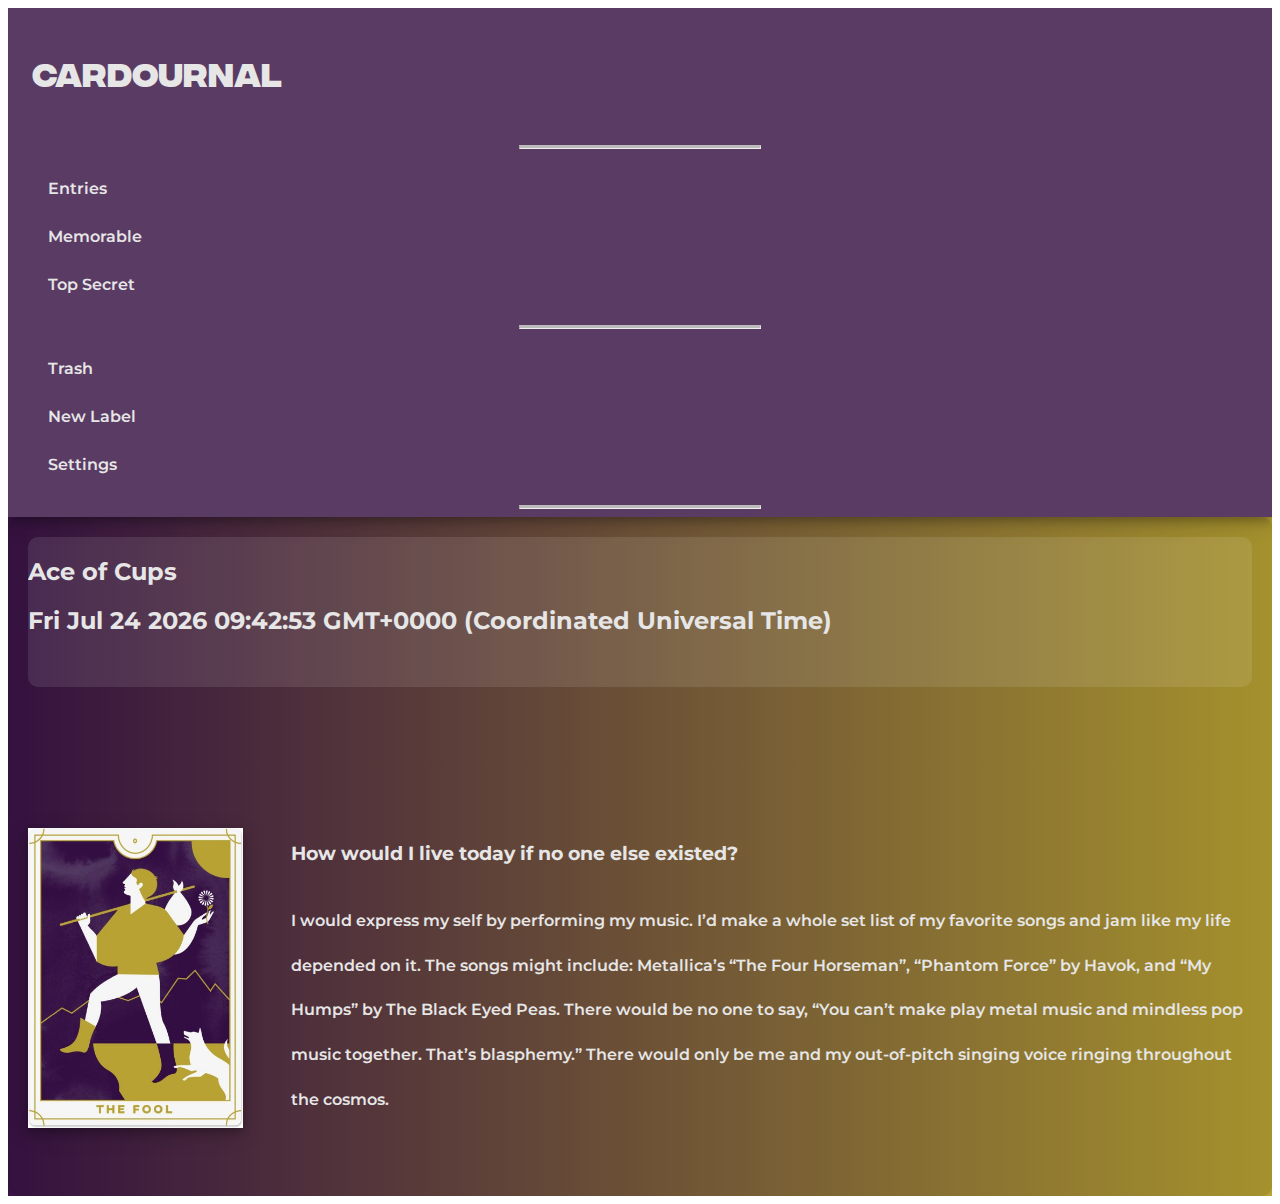
==== index.html @ f168415d "Prompt Names" ====
<!DOCTYPE html>
<html lang="en">
<head>
    <meta charset="UTF-8">
    <meta http-equiv="X-UA-Compatible" content="IE=edge">
    <meta name="viewport" content="width=device-width, initial-scale=1.0">
    <title>Cardournal</title>
    <link href="https://cdn.jsdelivr.net/npm/bootstrap@5.3.0-alpha1/dist/css/bootstrap.min.css" rel="stylesheet" integrity="sha384-GLhlTQ8iRABdZLl6O3oVMWSktQOp6b7In1Zl3/Jr59b6EGGoI1aFkw7cmDA6j6gD" crossorigin="anonymous">
    <link rel="stylesheet" href="style.css">
</head>
<body>
    <div class="container mw-100 vh-100 row">
        <div class="sidebar col-lg-2 col-12">
            <div class="logo">
                <h1 class="d-flex justify-content-center">Cardournal</h1>
            </div>
            <div class="bullets row d-flex justify-content-center row-cols-lg-1">
                <hr class="solid d-lg-flex d-none">
                <div class="labels row">
                    <ul class="row row-cols-lg-1 d-none d-lg-flex">
                        <li class="col">Entries</li>
                        <li class="col">Memorable</li>
                        <li class="col">Top Secret</li>
                    </ul>
                </div>
                <hr class="solid d-lg-flex d-none">
                <div class="settings row">
                    <ul class="row row-cols-lg-1 d-none d-lg-flex">
                        <li class="col">Trash</li>
                        <li class="col">New Label</li>
                        <li class="col">Settings</li>
                    </ul>
                </div>  
                <hr class="solid d-lg-flex d-none">          
            </div>
        </div>
        <div class="content col-lg-8 col-12">
            <div class="header text-center">
                <div class="header-container row d-flex align-items-center">
                    <div class="tarot-name col">
                    </div>
                    <div class="date col">
                    </div>
                </div>
            </div>
            <div class="content-align mx-auto mx-lg-5">
                <img class="tarot-card mx-5" src="/img/biddy-thefool.jpg" alt="the fool tarot card" height="300px">
                <div class="text-content">
                    <h3 class="prompt">How would I live today if no one else existed?</h3>
                    <p class="content-body my-5">I would express my self by performing my music. I’d make a whole set list of my favorite songs and jam like my life depended on it. The songs might include: Metallica’s “The Four Horseman”, “Phantom Force” by Havok, and “My Humps” by The Black Eyed Peas. There would be no one to say, “You can’t make play metal music and mindless pop music together. That’s blasphemy.” There would only be me and my out-of-pitch singing voice ringing throughout the cosmos.</p>
                </div>
            </div>
        </div>
    </div>
    
    <script src="script.js"></script>
    <script src="https://cdn.jsdelivr.net/npm/bootstrap@5.2.3/dist/js/bootstrap.bundle.min.js" integrity="sha384-kenU1KFdBIe4zVF0s0G1M5b4hcpxyD9F7jL+jjXkk+Q2h455rYXK/7HAuoJl+0I4" crossorigin="anonymous"></script>
</body>
</html>
---- style.css ----
@import url('https://fonts.googleapis.com/css2?family=Montserrat:wght@400;600;700&display=swap');
@font-face {
    font-family: intergralcf;
    src: url(/font-intergral/Fontspring-DEMO-integralcf-bold.otf);
}

:root {
    --light-color:rgb(230, 230, 230);
}

body {
    font-family: 'Montserrat', sans-serif;
    color: var(--light-color);
}

ul {
    list-style: none;
    line-height: 3rem;
}

h1 {
    font-family: 'intergralcf';
    font-size: 2rem;
}

h2,
h3 {
    font-family: 'Montserrat', sans-serif;
    font-weight: 700;
}

.ul-right {
    text-align: right;
}

hr.solid {
    border-top: 3px solid #bbb;
    width: 15rem;
  }

.container {
    overflow: auto;
    gap: 10px;
    background-image: linear-gradient(to right, #3A1447 , #B8A233);
}

.sidebar {
    overflow: auto;
    background-color: #5A3B64;
    gap: 10px;
    box-shadow: 0 4px 8px 0 rgba(0, 0, 0, 0.2), 0 6px 20px 0 rgba(0, 0, 0, 0.19);
}

.logo {
    padding: 1.5rem;
}

.bullets {
    font-weight: 600;
}

.labels {
    gap: 4rem;
}

.settings {
    
}

.header {
    background-color: rgba(255, 255, 255, 0.1);
    height: 150px;
    border-radius: 10px;
    overflow: hidden;
}

.header-container {
    height: 150px;

}

.content {
    background-color: rgba(0, 0, 0, 0.10);
    border-radius: 10px;
    padding: 20px;
    overflow: auto;
}

.content-align {
    margin-top: 8.8rem;
    line-height: 2.8;
    font-weight: 600;

}

.tarot-card {
    float: left;
    margin-right: 3rem;
    margin-bottom: 3rem;
    box-shadow: 0 4px 8px 0 rgba(0, 0, 0, 0.2), 0 6px 20px 0 rgba(0, 0, 0, 0.19);

}

.text-content {
}

.prompt {
    font-weight: bold;
}

.content-body {
}

.tarot-name {


}

.date {

}
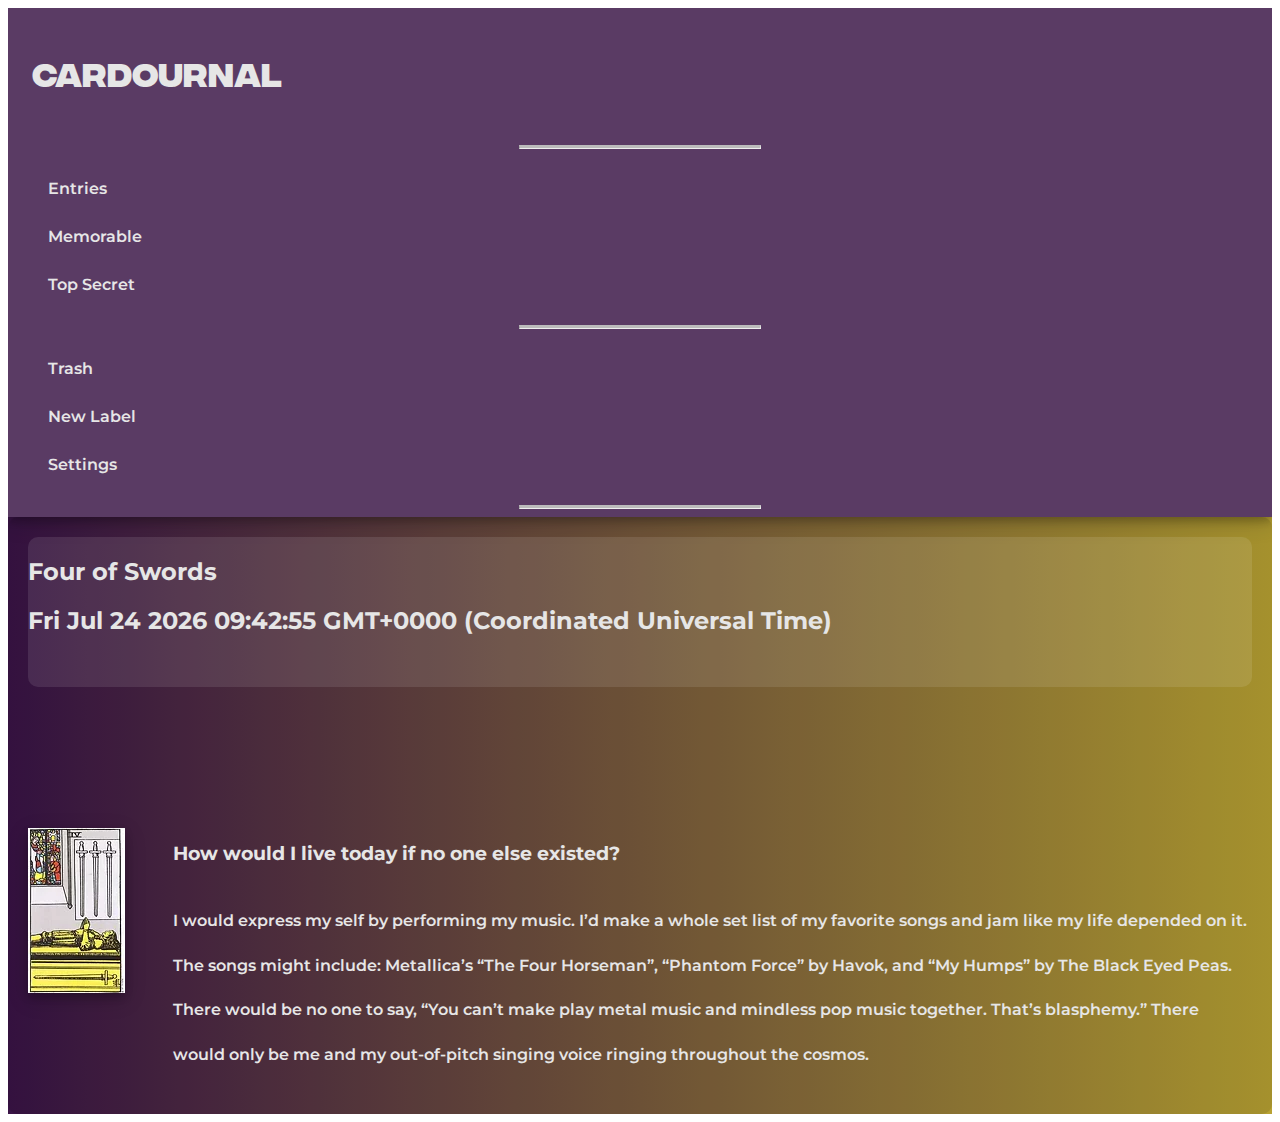
==== commit bd50c7b6: "Image Update" ====
--- a/index.html
+++ b/index.html
@@ -44,7 +44,7 @@
                 </div>
             </div>
             <div class="content-align mx-auto mx-lg-5">
-                <img class="tarot-card mx-5" src="/img/biddy-thefool.jpg" alt="the fool tarot card" height="300px">
+                <img class="tarot-card mx-5" src="/img/biddy-thefool.jpg" alt="prompt image">
                 <div class="text-content">
                     <h3 class="prompt">How would I live today if no one else existed?</h3>
                     <p class="content-body my-5">I would express my self by performing my music. I’d make a whole set list of my favorite songs and jam like my life depended on it. The songs might include: Metallica’s “The Four Horseman”, “Phantom Force” by Havok, and “My Humps” by The Black Eyed Peas. There would be no one to say, “You can’t make play metal music and mindless pop music together. That’s blasphemy.” There would only be me and my out-of-pitch singing voice ringing throughout the cosmos.</p>
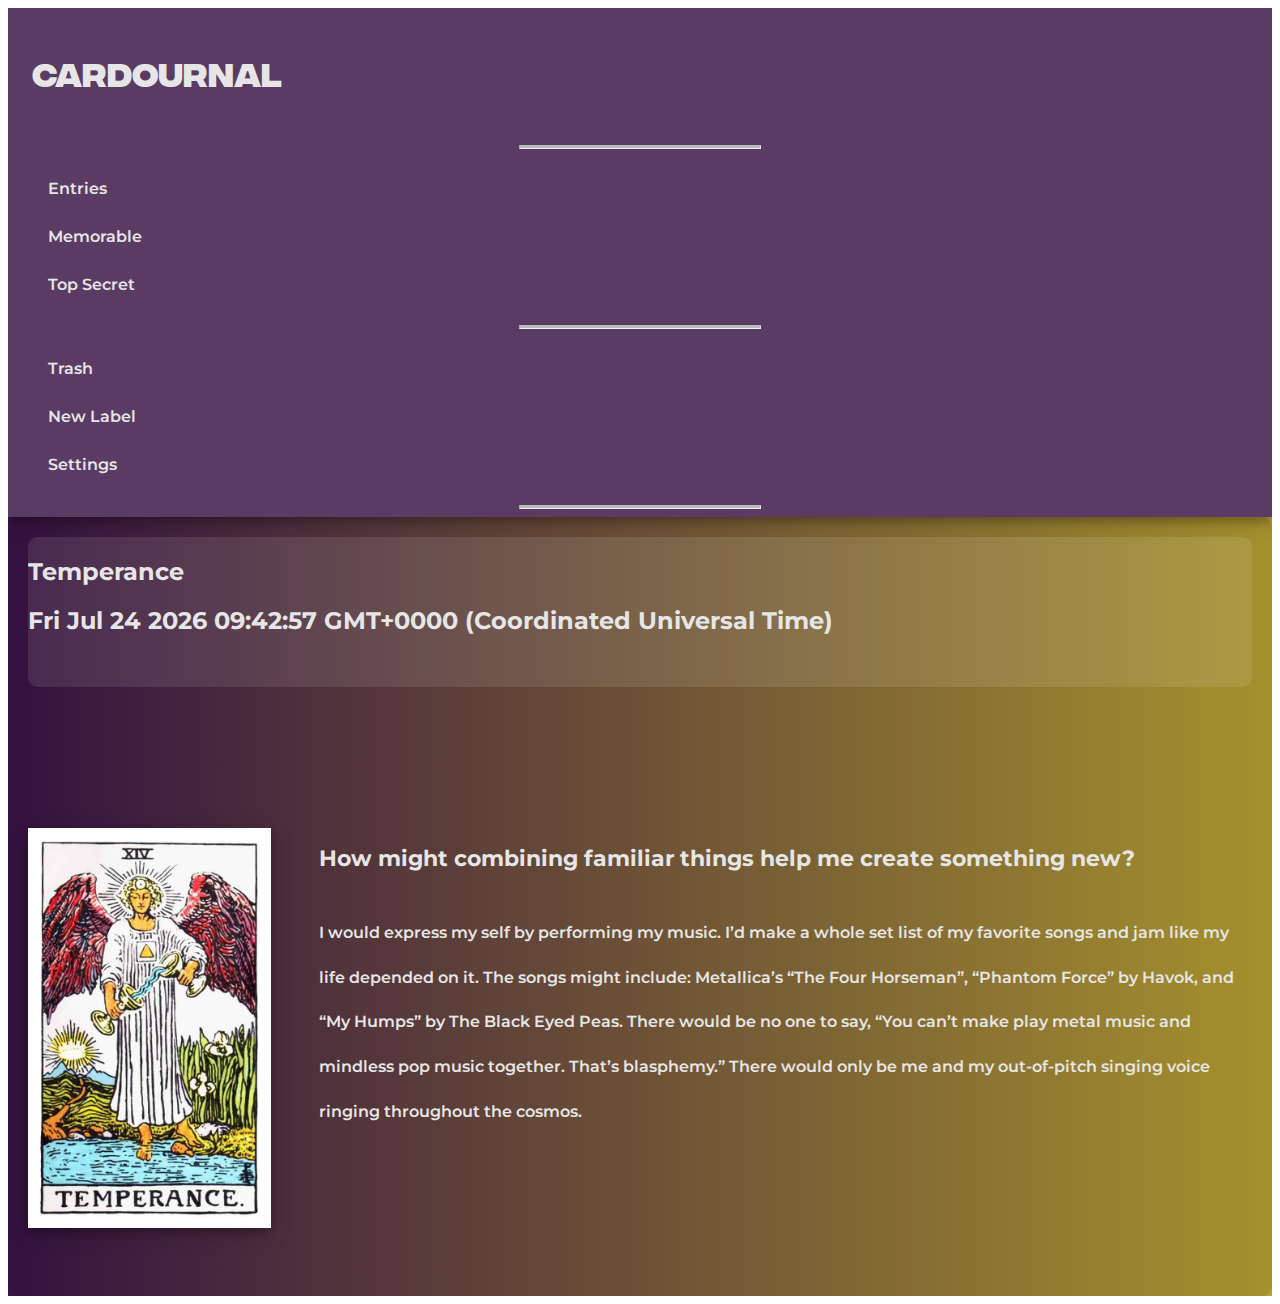
==== commit 5254e818: "Prompt Update" ====
--- a/index.html
+++ b/index.html
@@ -44,9 +44,9 @@
                 </div>
             </div>
             <div class="content-align mx-auto mx-lg-5">
-                <img class="tarot-card mx-5" src="/img/biddy-thefool.jpg" alt="prompt image">
+                <img class="tarot-card mx-5" src="/img/biddy-thefool.jpg" alt="prompt image" height="400">
                 <div class="text-content">
-                    <h3 class="prompt">How would I live today if no one else existed?</h3>
+                    <h3 class="prompt"></h3>
                     <p class="content-body my-5">I would express my self by performing my music. I’d make a whole set list of my favorite songs and jam like my life depended on it. The songs might include: Metallica’s “The Four Horseman”, “Phantom Force” by Havok, and “My Humps” by The Black Eyed Peas. There would be no one to say, “You can’t make play metal music and mindless pop music together. That’s blasphemy.” There would only be me and my out-of-pitch singing voice ringing throughout the cosmos.</p>
                 </div>
             </div>
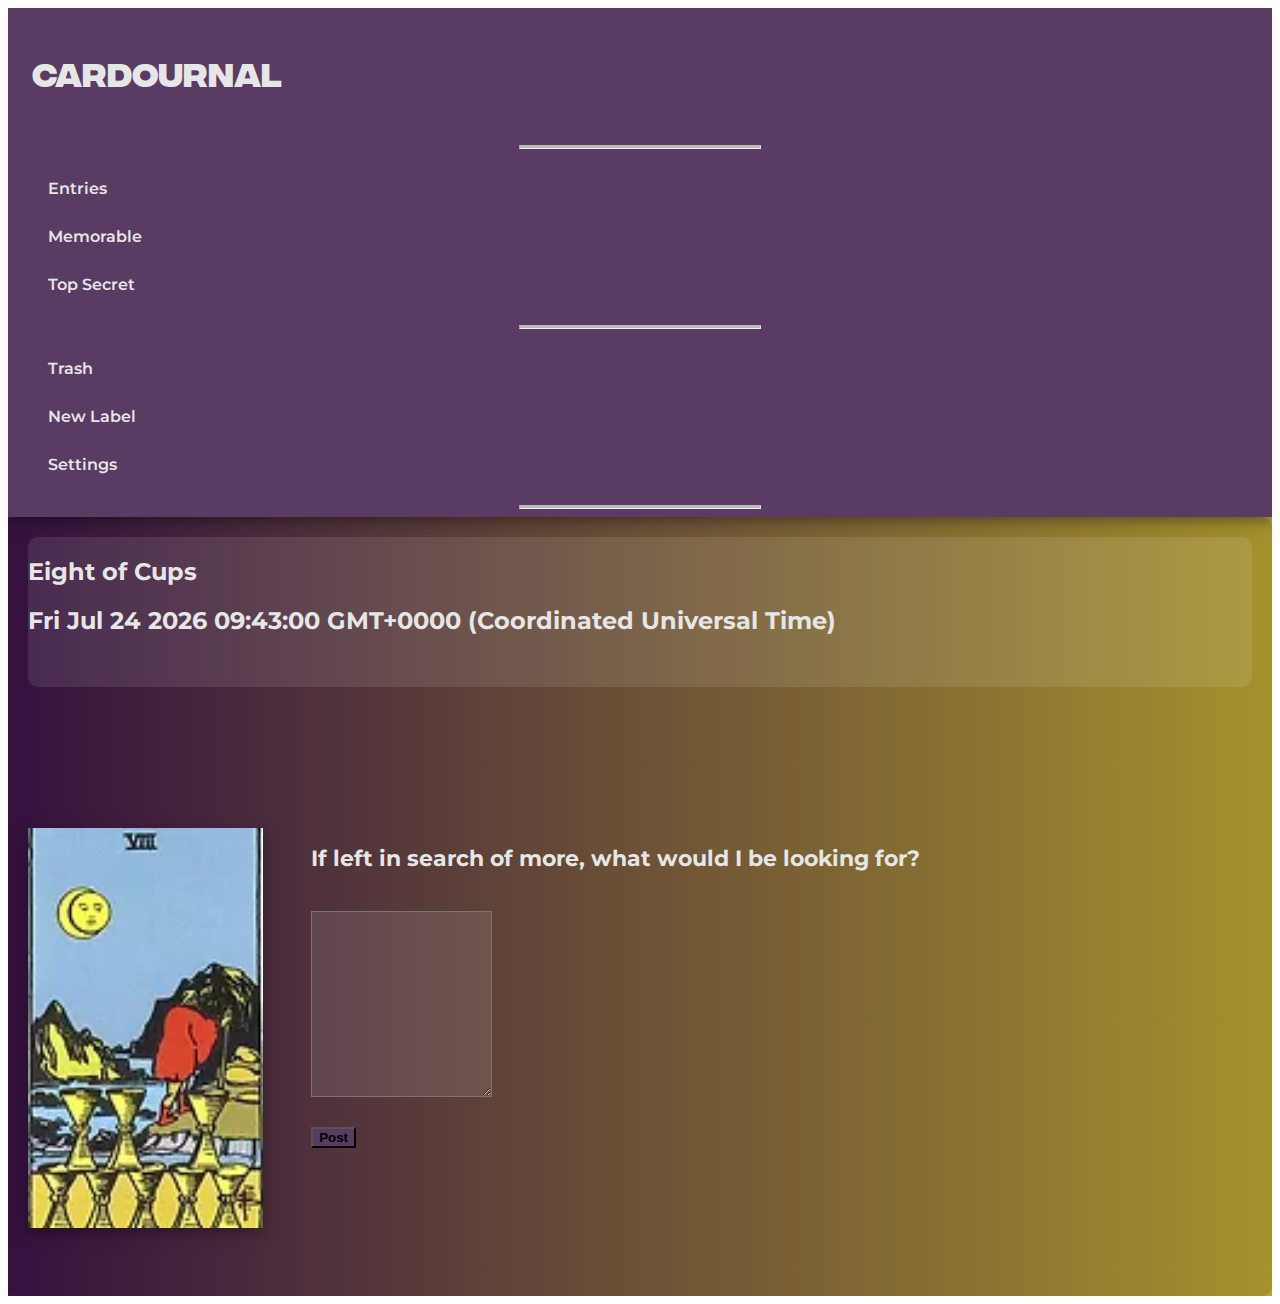
==== commit f5e62ab8: "Storing User Input" ====
--- a/index.html
+++ b/index.html
@@ -47,7 +47,14 @@
                 <img class="tarot-card mx-5" src="/img/biddy-thefool.jpg" alt="prompt image" height="400">
                 <div class="text-content">
                     <h3 class="prompt"></h3>
-                    <p class="content-body my-5">I would express my self by performing my music. I’d make a whole set list of my favorite songs and jam like my life depended on it. The songs might include: Metallica’s “The Four Horseman”, “Phantom Force” by Havok, and “My Humps” by The Black Eyed Peas. There would be no one to say, “You can’t make play metal music and mindless pop music together. That’s blasphemy.” There would only be me and my out-of-pitch singing voice ringing throughout the cosmos.</p>
+                    <p class="content-body my-5"></p>
+                    <form class="post-input">
+                        <div class="form-group">
+                          <label for="form-text"></label>
+                          <textarea class="form-control" id="form-text" rows="12"></textarea>
+                        </div>
+                        <button type="button" class="btn btn-primary btn-post">Post</button>                      
+                    </form>
                 </div>
             </div>
         </div>
--- a/style.css
+++ b/style.css
@@ -119,3 +119,15 @@
 .date {
 
 }
+
+.btn {
+    font-weight: bold;
+    background-color: #5A3B64;
+}
+
+.form-control {
+    background-color: rgba(255, 255, 255, 0.1);
+    font-weight: bold;
+    color: var(--light-color);
+    
+}
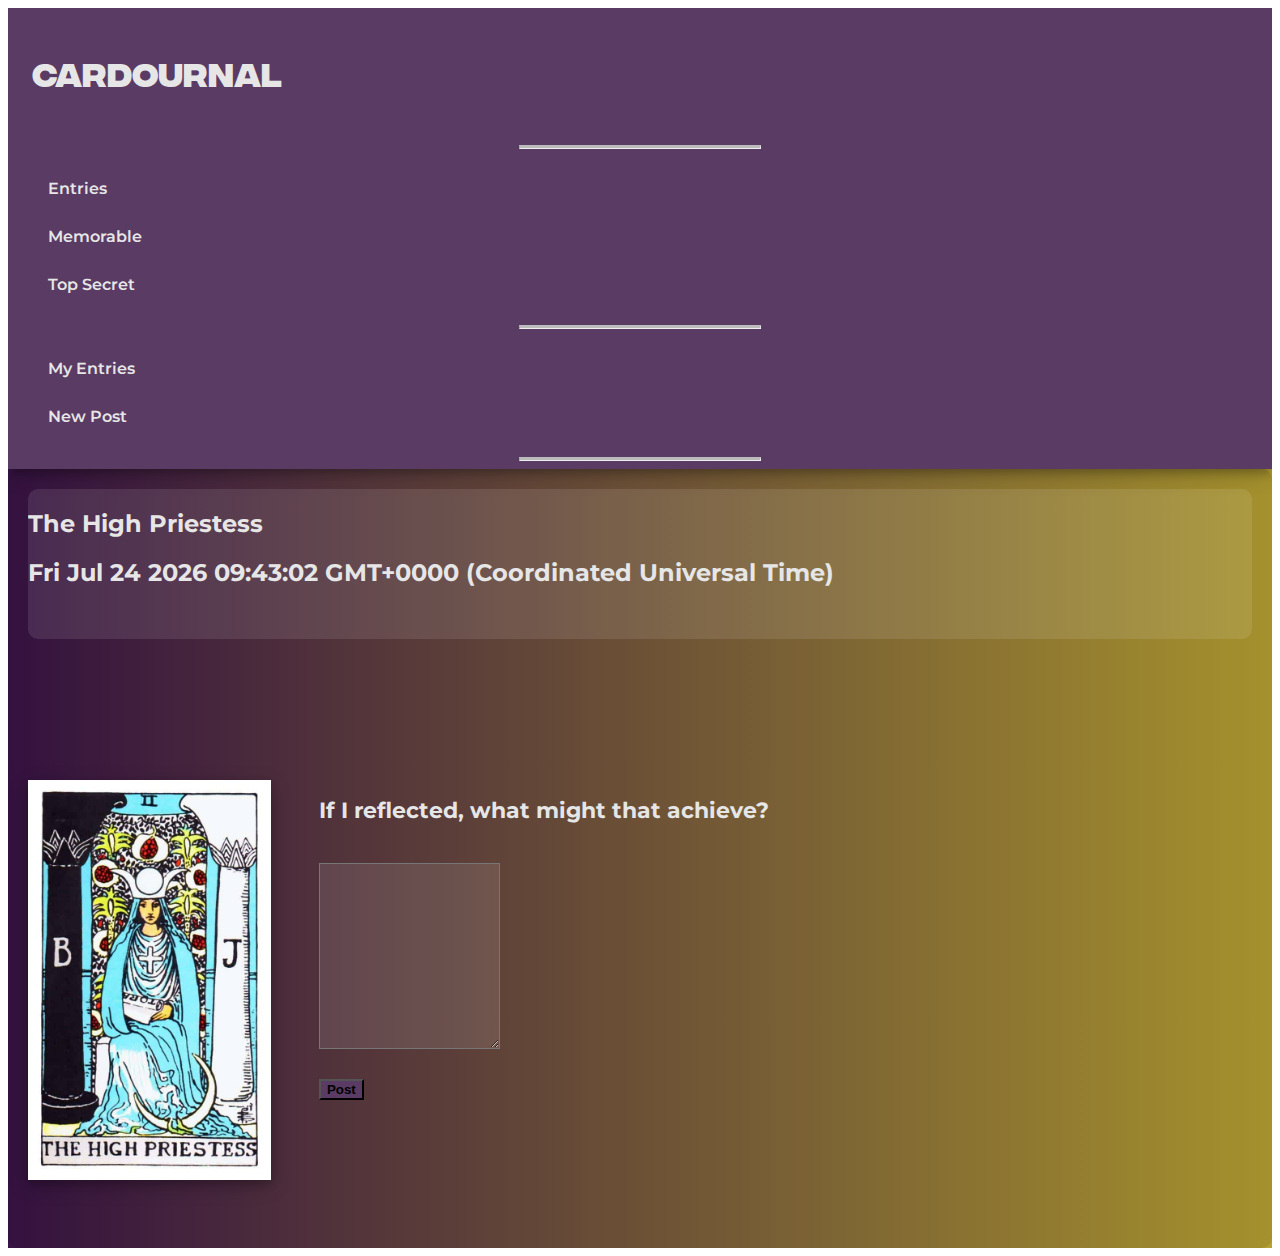
==== commit 9d99007c: "Reduced Navigation Options" ====
--- a/index.html
+++ b/index.html
@@ -15,9 +15,9 @@
                 <h1 class="d-flex justify-content-center">Cardournal</h1>
             </div>
             <div class="bullets row d-flex justify-content-center row-cols-lg-1">
-                <hr class="solid d-lg-flex d-none">
+                <hr class="solid d-none">
                 <div class="labels row">
-                    <ul class="row row-cols-lg-1 d-none d-lg-flex">
+                    <ul class="row row-cols-lg-1 d-none">
                         <li class="col">Entries</li>
                         <li class="col">Memorable</li>
                         <li class="col">Top Secret</li>
@@ -25,10 +25,9 @@
                 </div>
                 <hr class="solid d-lg-flex d-none">
                 <div class="settings row">
-                    <ul class="row row-cols-lg-1 d-none d-lg-flex">
-                        <li class="col">Trash</li>
-                        <li class="col">New Label</li>
-                        <li class="col">Settings</li>
+                    <ul class="row row-cols-lg-1 d-flex">
+                        <li class="col">My Entries</li>
+                        <li class="col">New Post</li>
                     </ul>
                 </div>  
                 <hr class="solid d-lg-flex d-none">          
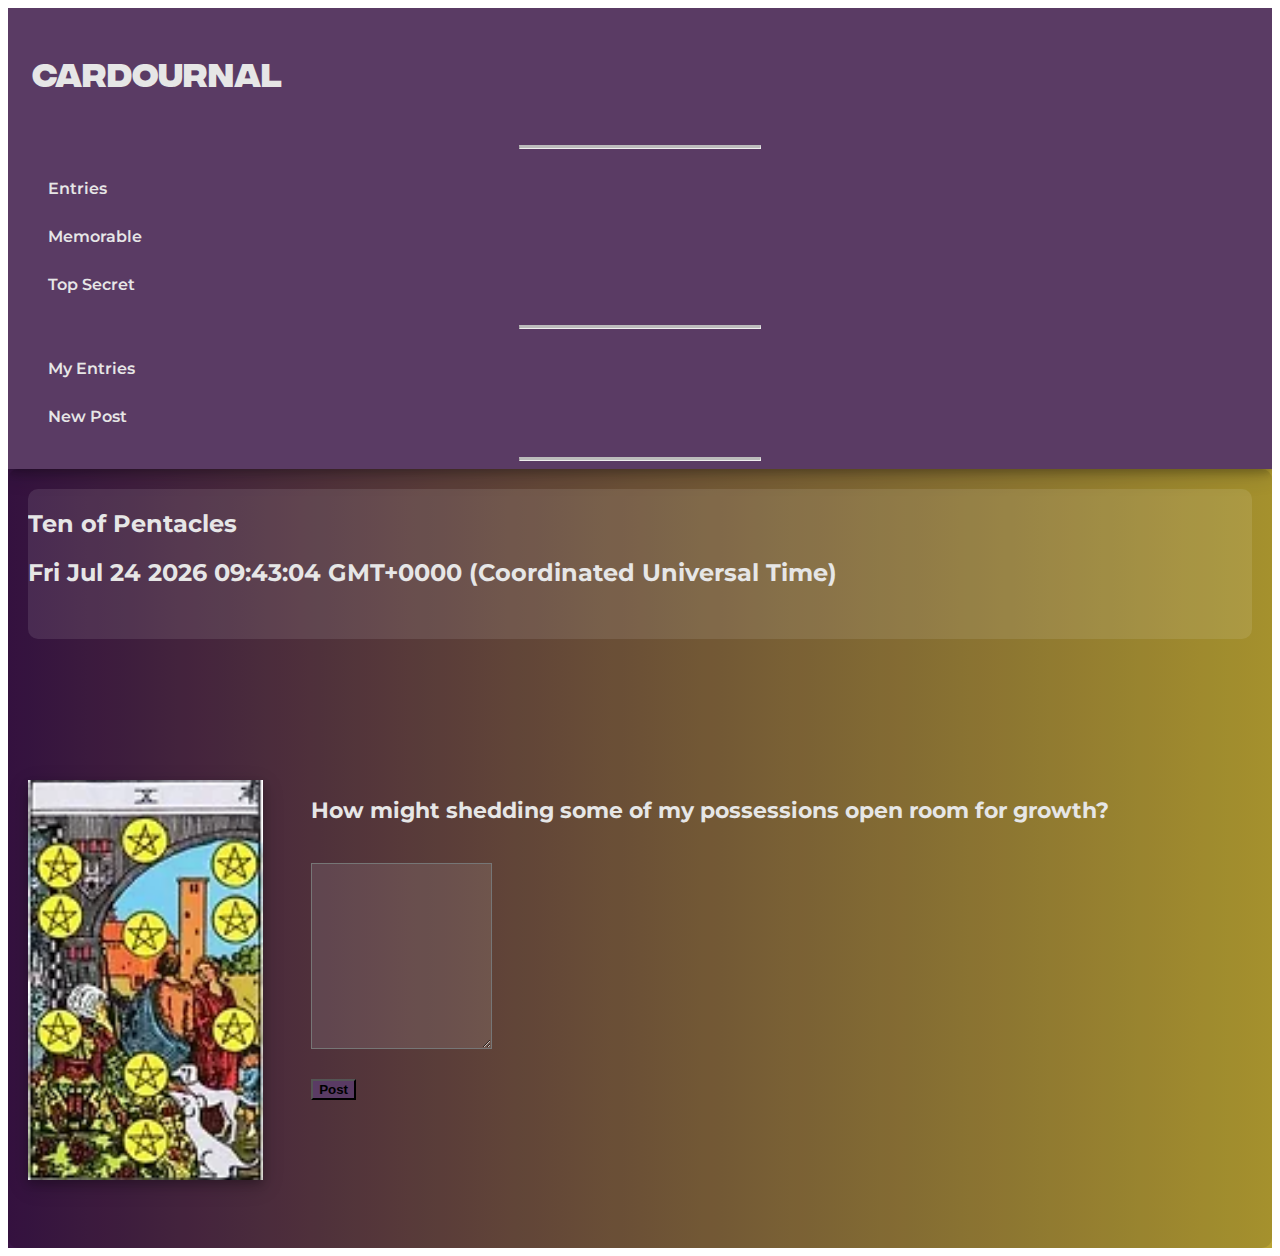
==== commit 9fef8387: "Display All Entries" ====
--- a/index.html
+++ b/index.html
@@ -26,8 +26,12 @@
                 <hr class="solid d-lg-flex d-none">
                 <div class="settings row">
                     <ul class="row row-cols-lg-1 d-flex">
-                        <li class="col">My Entries</li>
-                        <li class="col">New Post</li>
+                        <li class="col">
+                            <a href="#" class="my-entries">My Entries</a>
+                        </li>
+                        <li class="col">
+                            <a href="index.html">New Post</a>
+                        </li>
                     </ul>
                 </div>  
                 <hr class="solid d-lg-flex d-none">          
--- a/style.css
+++ b/style.css
@@ -18,6 +18,10 @@
     line-height: 3rem;
 }
 
+li {
+    list-style: none;
+}
+
 h1 {
     font-family: 'intergralcf';
     font-size: 2rem;
@@ -27,6 +31,11 @@
 h3 {
     font-family: 'Montserrat', sans-serif;
     font-weight: 700;
+}
+
+a {
+    text-decoration: none;
+    color: var(--light-color);
 }
 
 .ul-right {
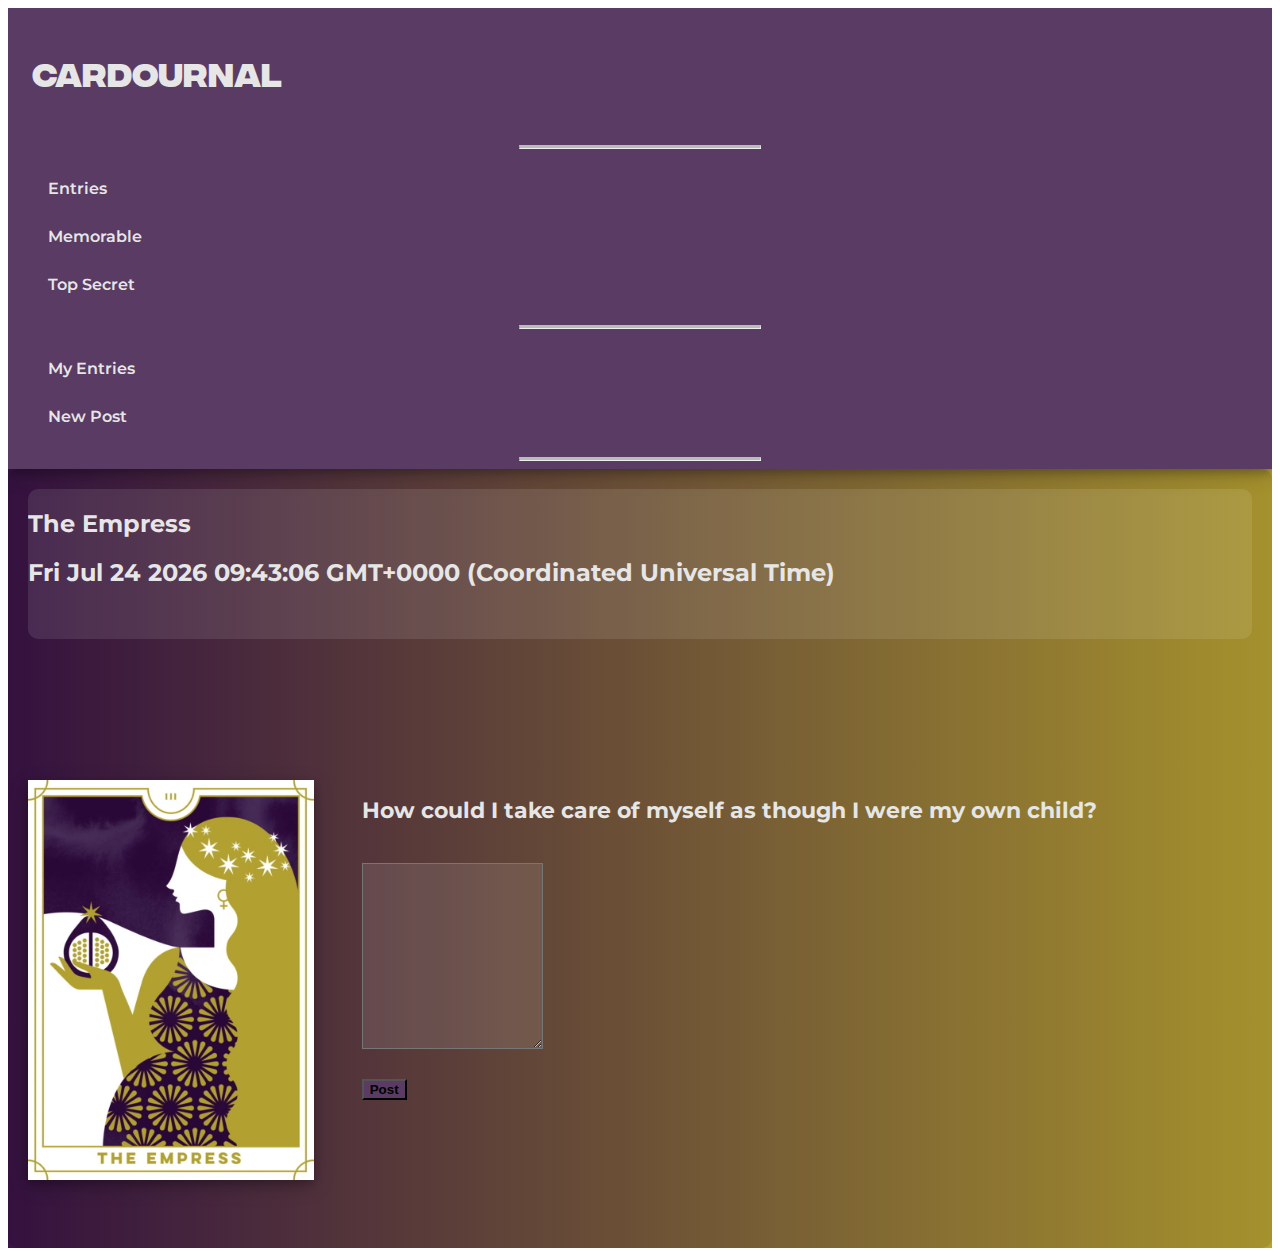
==== commit 738851bb: "Image SRC" ====
--- a/index.html
+++ b/index.html
@@ -47,7 +47,7 @@
                 </div>
             </div>
             <div class="content-align mx-auto mx-lg-5">
-                <img class="tarot-card mx-5" src="/img/biddy-thefool.jpg" alt="prompt image" height="400">
+                <img class="tarot-card mx-5" src="" alt="prompt image" height="400">
                 <div class="text-content">
                     <h3 class="prompt"></h3>
                     <p class="content-body my-5"></p>
--- a/style.css
+++ b/style.css
@@ -1,7 +1,7 @@
 @import url('https://fonts.googleapis.com/css2?family=Montserrat:wght@400;600;700&display=swap');
 @font-face {
     font-family: intergralcf;
-    src: url(/font-intergral/Fontspring-DEMO-integralcf-bold.otf);
+    src: url(font-intergral/Fontspring-DEMO-integralcf-bold.otf);
 }
 
 :root {
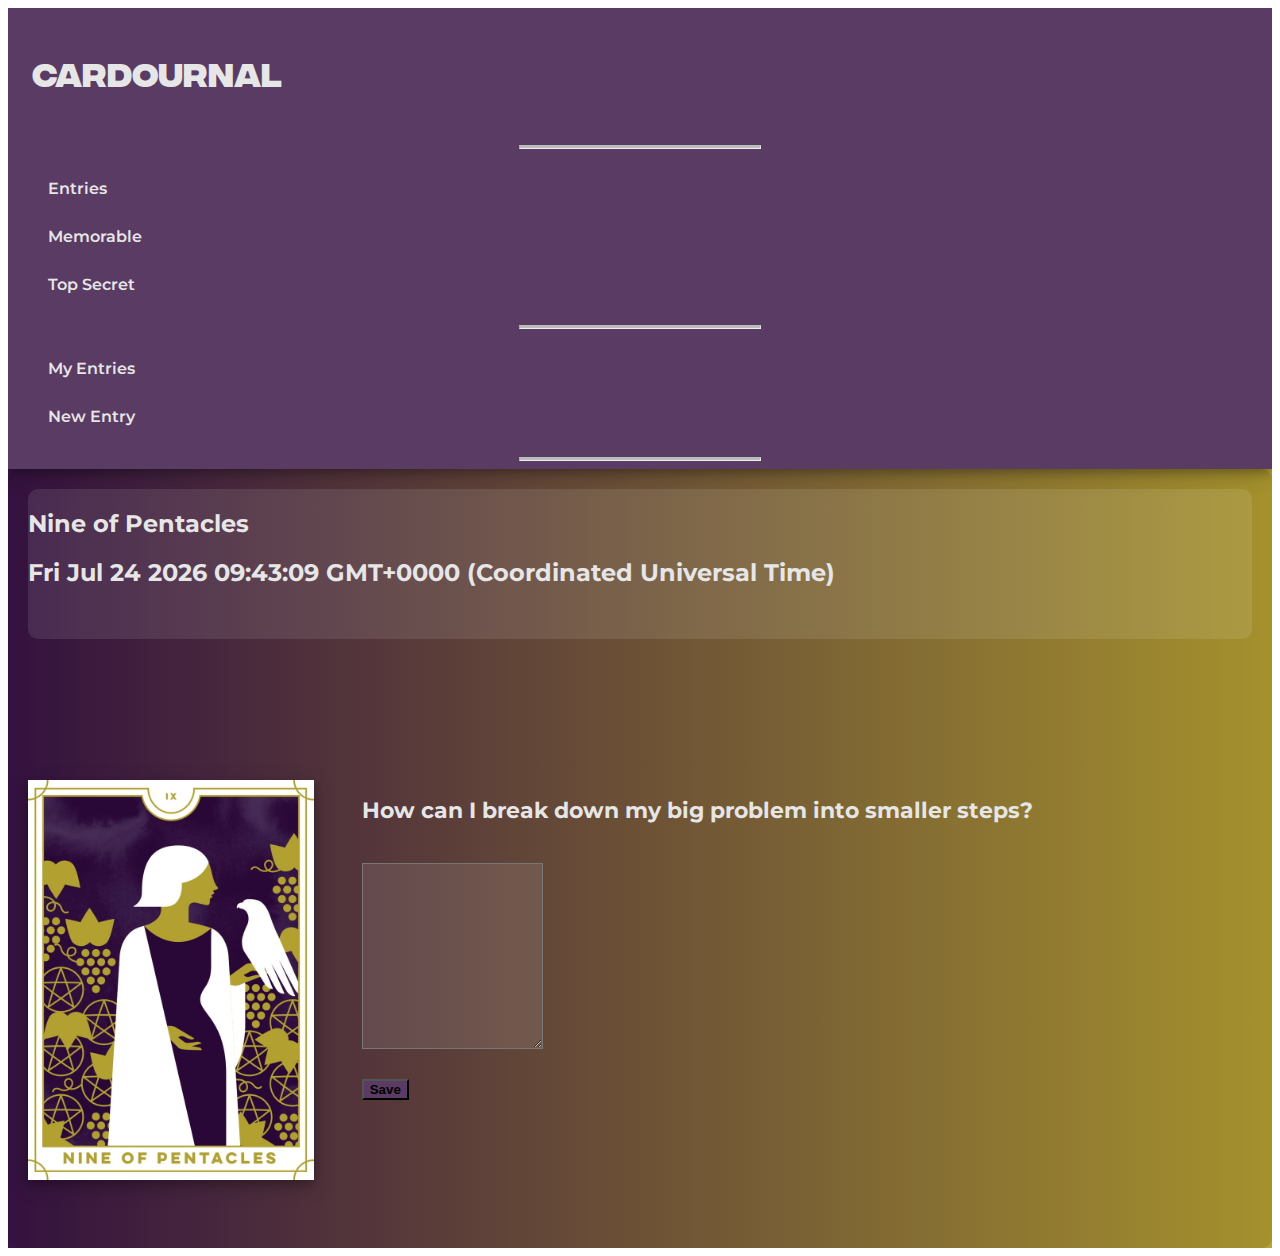
==== commit 3931680f: "Changed Post Button NamesTo Save For Accuracy" ====
--- a/index.html
+++ b/index.html
@@ -30,7 +30,7 @@
                             <a href="#" class="my-entries">My Entries</a>
                         </li>
                         <li class="col">
-                            <a href="index.html">New Post</a>
+                            <a href="index.html">New Entry</a>
                         </li>
                     </ul>
                 </div>  
@@ -56,7 +56,7 @@
                           <label for="form-text"></label>
                           <textarea class="form-control" id="form-text" rows="12"></textarea>
                         </div>
-                        <button type="button" class="btn btn-primary btn-post">Post</button>                      
+                        <button type="button" class="btn btn-primary btn-post">Save</button>                      
                     </form>
                 </div>
             </div>
